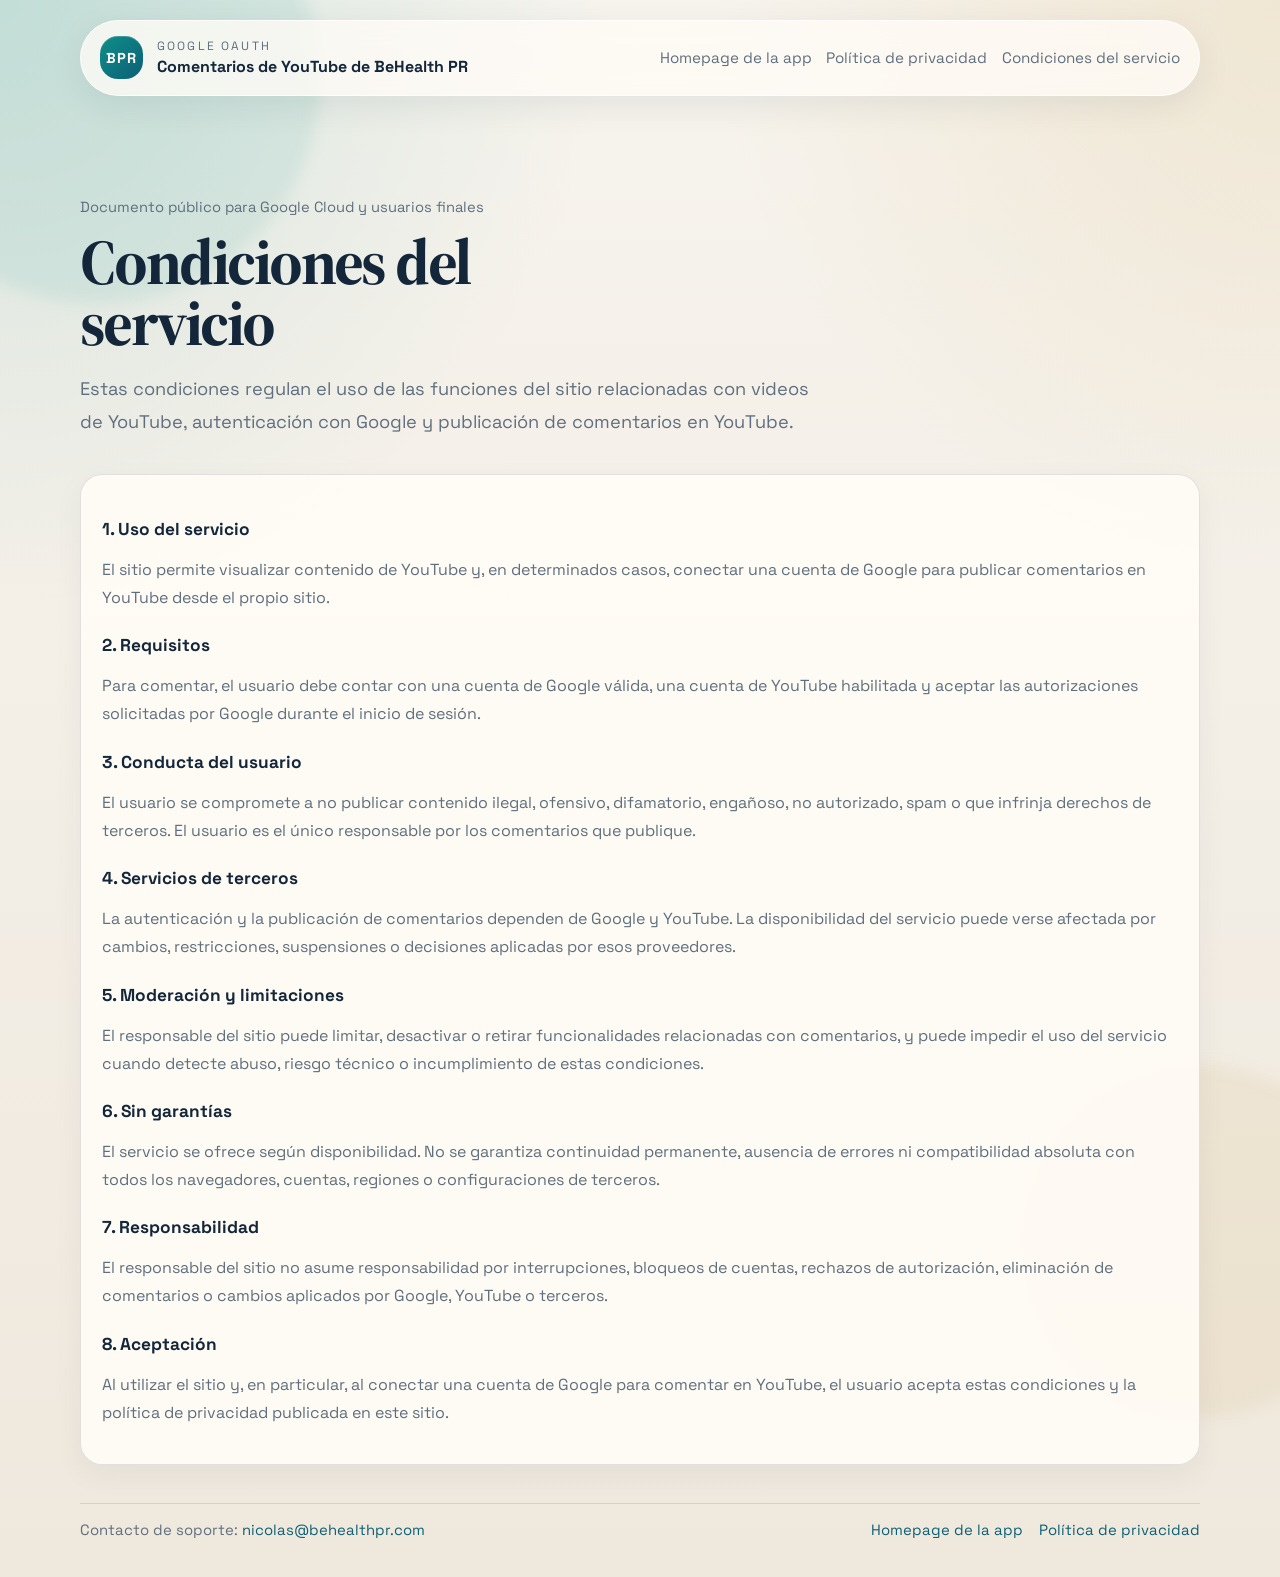
==== condiciones-del-servicio/index.html @ 69796202 "Agregar landing publica para la app Comentarios de YouTube" ====
<!DOCTYPE html>
<html lang="es">
<head>
    <meta charset="UTF-8">
    <meta name="viewport" content="width=device-width, initial-scale=1.0">
    <title>Condiciones del servicio | Comentarios de YouTube de BeHealth PR</title>
    <meta name="description" content="Condiciones del servicio de la integraci&oacute;n Comentarios de YouTube de BeHealth PR.">
    <link rel="stylesheet" href="../assets/site.css">
</head>
<body>
    <div class="site-shell">
        <header class="topbar">
            <div class="container topbar__inner">
                <a class="brand" href="../">
                    <span class="brand__mark">BPR</span>
                    <span>
                        <p class="brand__eyebrow">Google OAuth</p>
                        <p class="brand__name">Comentarios de YouTube de BeHealth PR</p>
                    </span>
                </a>
                <nav class="topnav" aria-label="Enlaces legales">
                    <a href="../">Homepage de la app</a>
                    <a href="../politica-de-privacidad/">Pol&iacute;tica de privacidad</a>
                    <a href="./">Condiciones del servicio</a>
                </nav>
            </div>
        </header>

        <main class="legal-hero">
            <div class="container">
                <div class="page-hero">
                    <p class="page-meta">Documento p&uacute;blico para Google Cloud y usuarios finales</p>
                    <h1>Condiciones del servicio</h1>
                    <p class="page-hero__lead">
                        Estas condiciones regulan el uso de las funciones del sitio relacionadas con videos de YouTube,
                        autenticaci&oacute;n con Google y publicaci&oacute;n de comentarios en YouTube.
                    </p>
                </div>

                <article class="legal-card">
                    <h3>1. Uso del servicio</h3>
                    <p>
                        El sitio permite visualizar contenido de YouTube y, en determinados casos, conectar una cuenta de Google
                        para publicar comentarios en YouTube desde el propio sitio.
                    </p>

                    <h3>2. Requisitos</h3>
                    <p>
                        Para comentar, el usuario debe contar con una cuenta de Google v&aacute;lida, una cuenta de YouTube habilitada
                        y aceptar las autorizaciones solicitadas por Google durante el inicio de sesi&oacute;n.
                    </p>

                    <h3>3. Conducta del usuario</h3>
                    <p>
                        El usuario se compromete a no publicar contenido ilegal, ofensivo, difamatorio, enga&ntilde;oso, no autorizado,
                        spam o que infrinja derechos de terceros. El usuario es el &uacute;nico responsable por los comentarios que publique.
                    </p>

                    <h3>4. Servicios de terceros</h3>
                    <p>
                        La autenticaci&oacute;n y la publicaci&oacute;n de comentarios dependen de Google y YouTube. La disponibilidad del servicio
                        puede verse afectada por cambios, restricciones, suspensiones o decisiones aplicadas por esos proveedores.
                    </p>

                    <h3>5. Moderaci&oacute;n y limitaciones</h3>
                    <p>
                        El responsable del sitio puede limitar, desactivar o retirar funcionalidades relacionadas con comentarios, y puede
                        impedir el uso del servicio cuando detecte abuso, riesgo t&eacute;cnico o incumplimiento de estas condiciones.
                    </p>

                    <h3>6. Sin garant&iacute;as</h3>
                    <p>
                        El servicio se ofrece seg&uacute;n disponibilidad. No se garantiza continuidad permanente, ausencia de errores
                        ni compatibilidad absoluta con todos los navegadores, cuentas, regiones o configuraciones de terceros.
                    </p>

                    <h3>7. Responsabilidad</h3>
                    <p>
                        El responsable del sitio no asume responsabilidad por interrupciones, bloqueos de cuentas, rechazos de autorizaci&oacute;n,
                        eliminaci&oacute;n de comentarios o cambios aplicados por Google, YouTube o terceros.
                    </p>

                    <h3>8. Aceptaci&oacute;n</h3>
                    <p>
                        Al utilizar el sitio y, en particular, al conectar una cuenta de Google para comentar en YouTube, el usuario acepta
                        estas condiciones y la pol&iacute;tica de privacidad publicada en este sitio.
                    </p>
                </article>
            </div>
        </main>

        <footer class="footer">
            <div class="container footer__inner">
                <span>Contacto de soporte: <a href="mailto:nicolas@behealthpr.com">nicolas@behealthpr.com</a></span>
                <div class="footer__links">
                    <a href="../">Homepage de la app</a>
                    <a href="../politica-de-privacidad/">Pol&iacute;tica de privacidad</a>
                </div>
            </div>
        </footer>
    </div>
</body>
</html>
---- assets/site.css ----
@import url("https://fonts.googleapis.com/css2?family=Space+Grotesk:wght@400;500;700&family=Source+Serif+4:wght@600&display=swap");

:root {
    --bg: #f4efe6;
    --paper: rgba(255, 252, 246, 0.92);
    --ink: #13263a;
    --muted: #5f6f7e;
    --line: rgba(19, 38, 58, 0.12);
    --accent: #0f8f8a;
    --accent-deep: #0c5f75;
    --accent-soft: #d9f3ef;
    --gold: #c3922e;
    --shadow: 0 24px 80px rgba(18, 38, 53, 0.12);
    --radius-lg: 32px;
    --radius-md: 22px;
    --radius-sm: 14px;
    --max: 1120px;
}

* {
    box-sizing: border-box;
}

html {
    scroll-behavior: smooth;
}

body {
    margin: 0;
    font-family: "Space Grotesk", "Segoe UI", sans-serif;
    color: var(--ink);
    background:
        radial-gradient(circle at top left, rgba(15, 143, 138, 0.15), transparent 30%),
        radial-gradient(circle at top right, rgba(195, 146, 46, 0.14), transparent 28%),
        linear-gradient(180deg, #f7f4ee 0%, #efe8dd 100%);
}

a {
    color: var(--accent-deep);
    text-decoration: none;
}

a:hover {
    text-decoration: underline;
}

img {
    max-width: 100%;
    display: block;
}

.site-shell {
    min-height: 100vh;
    position: relative;
    overflow: hidden;
}

.site-shell::before,
.site-shell::after {
    content: "";
    position: absolute;
    border-radius: 999px;
    filter: blur(8px);
    opacity: 0.55;
    pointer-events: none;
}

.site-shell::before {
    width: 28rem;
    height: 28rem;
    top: -9rem;
    left: -8rem;
    background: rgba(15, 143, 138, 0.16);
}

.site-shell::after {
    width: 22rem;
    height: 22rem;
    right: -6rem;
    bottom: 10rem;
    background: rgba(195, 146, 46, 0.16);
}

.container {
    width: min(calc(100% - 2rem), var(--max));
    margin: 0 auto;
    position: relative;
    z-index: 1;
}

.topbar {
    padding: 1.25rem 0 0;
}

.topbar__inner {
    display: flex;
    align-items: center;
    justify-content: space-between;
    gap: 1rem;
    padding: 0.95rem 1.2rem;
    background: rgba(255, 252, 246, 0.78);
    border: 1px solid rgba(255, 255, 255, 0.7);
    border-radius: 999px;
    box-shadow: 0 10px 35px rgba(18, 38, 53, 0.08);
    backdrop-filter: blur(14px);
}

.brand {
    display: inline-flex;
    align-items: center;
    gap: 0.85rem;
    color: var(--ink);
    text-decoration: none;
}

.brand:hover {
    text-decoration: none;
}

.brand__mark {
    width: 2.7rem;
    height: 2.7rem;
    display: grid;
    place-items: center;
    font-weight: 700;
    font-size: 0.9rem;
    letter-spacing: 0.08em;
    color: #fff;
    background: linear-gradient(135deg, var(--accent) 0%, var(--accent-deep) 100%);
    border-radius: 18px;
    box-shadow: inset 0 1px 0 rgba(255, 255, 255, 0.2);
}

.brand__eyebrow {
    margin: 0 0 0.1rem;
    font-size: 0.75rem;
    letter-spacing: 0.18em;
    text-transform: uppercase;
    color: var(--muted);
}

.brand__name {
    margin: 0;
    font-size: 1rem;
    font-weight: 700;
}

.topnav {
    display: flex;
    flex-wrap: wrap;
    gap: 0.9rem;
    justify-content: flex-end;
}

.topnav a {
    font-size: 0.95rem;
    color: var(--muted);
}

.hero {
    padding: 4rem 0 2rem;
}

.hero__card {
    position: relative;
    overflow: hidden;
    padding: 2.6rem;
    border-radius: var(--radius-lg);
    background:
        linear-gradient(140deg, rgba(255, 253, 248, 0.95) 0%, rgba(244, 249, 248, 0.9) 55%, rgba(229, 243, 241, 0.92) 100%);
    border: 1px solid rgba(255, 255, 255, 0.78);
    box-shadow: var(--shadow);
}

.hero__card::after {
    content: "";
    position: absolute;
    inset: auto -4rem -5rem auto;
    width: 18rem;
    height: 18rem;
    border-radius: 50%;
    background: radial-gradient(circle, rgba(15, 143, 138, 0.18), transparent 68%);
}

.eyebrow {
    display: inline-flex;
    align-items: center;
    gap: 0.5rem;
    margin: 0 0 1rem;
    padding: 0.45rem 0.8rem;
    border-radius: 999px;
    background: rgba(15, 143, 138, 0.1);
    color: var(--accent-deep);
    font-size: 0.82rem;
    font-weight: 700;
    letter-spacing: 0.08em;
    text-transform: uppercase;
}

.hero h1,
.page-hero h1 {
    margin: 0;
    max-width: 14ch;
    font-family: "Source Serif 4", Georgia, serif;
    font-size: clamp(2.6rem, 5vw, 4.9rem);
    line-height: 0.95;
    letter-spacing: -0.04em;
}

.hero__lead,
.page-hero__lead {
    max-width: 46rem;
    margin: 1.2rem 0 0;
    font-size: 1.14rem;
    line-height: 1.8;
    color: var(--muted);
}

.hero__grid,
.grid-3,
.grid-2 {
    display: grid;
    gap: 1.2rem;
}

.hero__grid {
    margin-top: 2rem;
    grid-template-columns: repeat(3, minmax(0, 1fr));
}

.grid-3 {
    grid-template-columns: repeat(3, minmax(0, 1fr));
}

.grid-2 {
    grid-template-columns: repeat(2, minmax(0, 1fr));
}

.card,
.stat,
.legal-card {
    padding: 1.3rem;
    background: var(--paper);
    border: 1px solid var(--line);
    border-radius: var(--radius-md);
    box-shadow: 0 10px 30px rgba(18, 38, 53, 0.05);
}

.stat__value {
    margin: 0;
    font-size: 0.82rem;
    font-weight: 700;
    letter-spacing: 0.12em;
    text-transform: uppercase;
    color: var(--gold);
}

.stat h2,
.card h2,
.legal-card h2 {
    margin: 0.55rem 0 0;
    font-size: 1.15rem;
}

.card p,
.stat p,
.legal-card p,
.legal-card li {
    color: var(--muted);
    line-height: 1.75;
}

.section {
    padding: 1.6rem 0 3.6rem;
}

.section__head {
    display: flex;
    justify-content: space-between;
    align-items: end;
    gap: 1rem;
    margin-bottom: 1.4rem;
}

.section__head h2 {
    margin: 0;
    font-size: clamp(1.8rem, 3vw, 2.5rem);
    line-height: 1.04;
}

.section__head p {
    max-width: 34rem;
    margin: 0;
    color: var(--muted);
    line-height: 1.75;
}

.card__icon {
    width: 2.4rem;
    height: 2.4rem;
    display: grid;
    place-items: center;
    border-radius: 14px;
    background: var(--accent-soft);
    color: var(--accent-deep);
    font-weight: 700;
}

.steps {
    counter-reset: step;
}

.step {
    position: relative;
    padding-left: 4.4rem;
}

.step::before {
    counter-increment: step;
    content: "0" counter(step);
    position: absolute;
    left: 1.1rem;
    top: 1.1rem;
    width: 2.3rem;
    height: 2.3rem;
    display: grid;
    place-items: center;
    border-radius: 999px;
    background: linear-gradient(135deg, var(--accent) 0%, var(--accent-deep) 100%);
    color: #fff;
    font-size: 0.9rem;
    font-weight: 700;
}

.callout {
    margin-top: 1.4rem;
    padding: 1.25rem 1.4rem;
    border-left: 4px solid var(--gold);
    border-radius: 0 var(--radius-sm) var(--radius-sm) 0;
    background: rgba(195, 146, 46, 0.09);
    color: var(--ink);
}

.legal-hero {
    padding: 3.3rem 0 1.4rem;
}

.page-hero {
    padding: 2.2rem 0;
}

.page-meta {
    display: inline-flex;
    align-items: center;
    gap: 0.55rem;
    margin-bottom: 1rem;
    color: var(--muted);
    font-size: 0.92rem;
}

.legal-card h3 {
    margin: 1.4rem 0 0.6rem;
    font-size: 1.08rem;
}

.legal-card ul {
    margin: 0;
    padding-left: 1.2rem;
}

.footer {
    padding: 1rem 0 2.4rem;
}

.footer__inner {
    display: flex;
    justify-content: space-between;
    align-items: center;
    gap: 1rem;
    padding: 1rem 0 0;
    border-top: 1px solid var(--line);
    color: var(--muted);
    font-size: 0.93rem;
}

.footer__links {
    display: flex;
    flex-wrap: wrap;
    gap: 1rem;
}

.pill-link {
    display: inline-flex;
    align-items: center;
    gap: 0.5rem;
    margin-top: 1.2rem;
    padding: 0.8rem 1rem;
    border-radius: 999px;
    background: rgba(15, 143, 138, 0.09);
    color: var(--accent-deep);
    font-weight: 700;
}

@media (max-width: 960px) {
    .hero__grid,
    .grid-3,
    .grid-2 {
        grid-template-columns: 1fr;
    }

    .section__head,
    .footer__inner,
    .topbar__inner {
        align-items: flex-start;
        flex-direction: column;
    }

    .topnav {
        justify-content: flex-start;
    }
}

@media (max-width: 640px) {
    .hero {
        padding-top: 2.6rem;
    }

    .hero__card,
    .card,
    .stat,
    .legal-card {
        padding: 1.2rem;
        border-radius: 22px;
    }

    .step {
        padding-left: 1.2rem;
    }

    .step::before {
        position: static;
        margin-bottom: 0.9rem;
    }
}
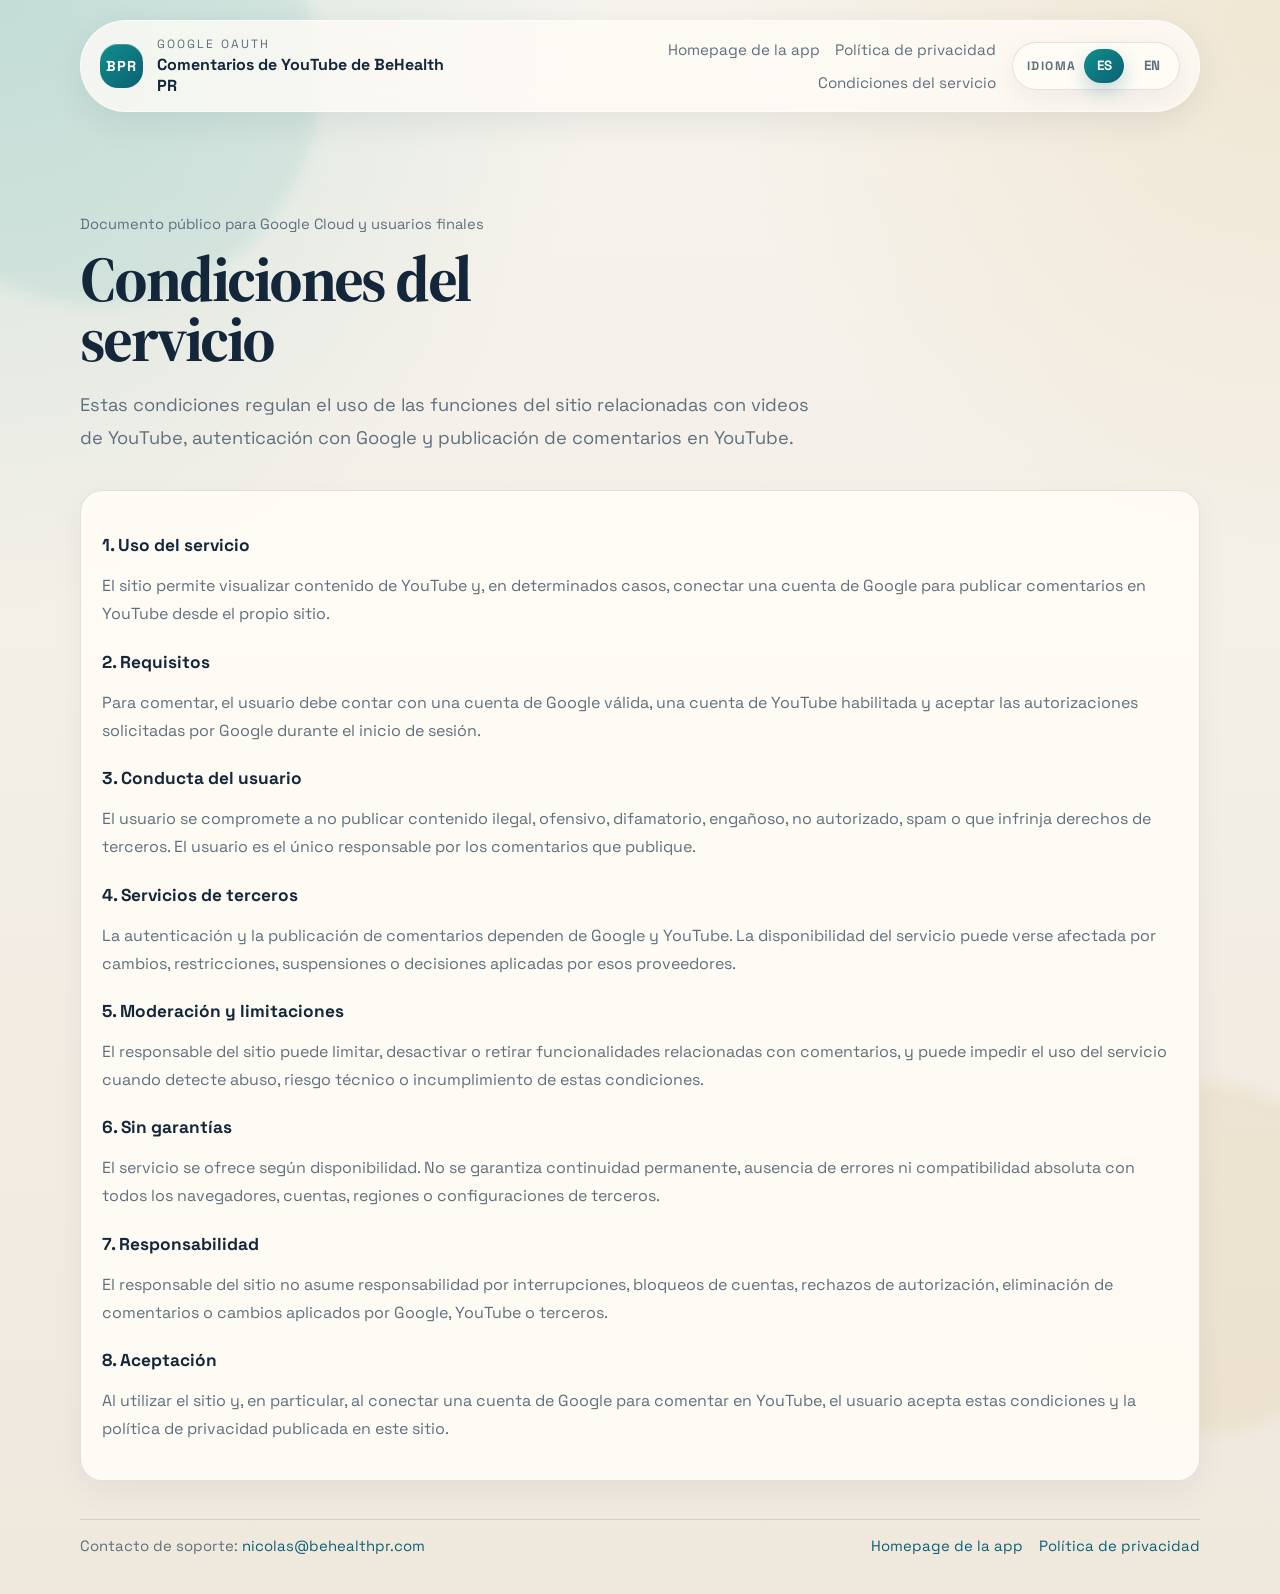
==== commit 5cb88c03: "Agrega traducción al inglés para las páginas públicas" ====
--- a/condiciones-del-servicio/index.html
+++ b/condiciones-del-servicio/index.html
@@ -3,85 +3,93 @@
 <head>
     <meta charset="UTF-8">
     <meta name="viewport" content="width=device-width, initial-scale=1.0">
-    <title>Condiciones del servicio | Comentarios de YouTube de BeHealth PR</title>
-    <meta name="description" content="Condiciones del servicio de la integraci&oacute;n Comentarios de YouTube de BeHealth PR.">
+    <title data-i18n="meta-title">Condiciones del servicio | Comentarios de YouTube de BeHealth PR</title>
+    <meta name="description" content="Condiciones del servicio de la integraci&oacute;n Comentarios de YouTube de BeHealth PR." data-i18n-content="meta-description">
     <link rel="stylesheet" href="../assets/site.css">
+    <script src="../assets/i18n.js" defer></script>
 </head>
-<body>
+<body data-page="terms">
     <div class="site-shell">
         <header class="topbar">
             <div class="container topbar__inner">
-                <a class="brand" href="../">
+                <a class="brand" href="../" data-localized-link="../">
                     <span class="brand__mark">BPR</span>
                     <span>
-                        <p class="brand__eyebrow">Google OAuth</p>
-                        <p class="brand__name">Comentarios de YouTube de BeHealth PR</p>
+                        <p class="brand__eyebrow" data-i18n="brand-eyebrow">Google OAuth</p>
+                        <p class="brand__name" data-i18n="brand-name">Comentarios de YouTube de BeHealth PR</p>
                     </span>
                 </a>
-                <nav class="topnav" aria-label="Enlaces legales">
-                    <a href="../">Homepage de la app</a>
-                    <a href="../politica-de-privacidad/">Pol&iacute;tica de privacidad</a>
-                    <a href="./">Condiciones del servicio</a>
-                </nav>
+                <div class="topbar__actions">
+                    <nav class="topnav" aria-label="Enlaces legales" data-i18n-attr="topnav-label">
+                        <a href="../" data-localized-link="../" data-i18n="nav-home">Homepage de la app</a>
+                        <a href="../politica-de-privacidad/" data-localized-link="../politica-de-privacidad/" data-i18n="nav-privacy">Pol&iacute;tica de privacidad</a>
+                        <a href="./" data-localized-link="./" data-i18n="nav-terms">Condiciones del servicio</a>
+                    </nav>
+                    <div class="lang-switch" aria-label="Selector de idioma" data-i18n-attr="switcher-label">
+                        <span class="lang-switch__label" data-i18n="lang-switch-label">Idioma</span>
+                        <button class="lang-switch__button is-active" type="button" data-lang="es" aria-pressed="true">ES</button>
+                        <button class="lang-switch__button" type="button" data-lang="en" aria-pressed="false">EN</button>
+                    </div>
+                </div>
             </div>
         </header>
 
         <main class="legal-hero">
             <div class="container">
                 <div class="page-hero">
-                    <p class="page-meta">Documento p&uacute;blico para Google Cloud y usuarios finales</p>
-                    <h1>Condiciones del servicio</h1>
-                    <p class="page-hero__lead">
+                    <p class="page-meta" data-i18n="page-meta">Documento p&uacute;blico para Google Cloud y usuarios finales</p>
+                    <h1 data-i18n="page-title">Condiciones del servicio</h1>
+                    <p class="page-hero__lead" data-i18n="page-lead">
                         Estas condiciones regulan el uso de las funciones del sitio relacionadas con videos de YouTube,
                         autenticaci&oacute;n con Google y publicaci&oacute;n de comentarios en YouTube.
                     </p>
                 </div>
 
                 <article class="legal-card">
-                    <h3>1. Uso del servicio</h3>
-                    <p>
+                    <h3 data-i18n="section-1-title">1. Uso del servicio</h3>
+                    <p data-i18n="section-1-body">
                         El sitio permite visualizar contenido de YouTube y, en determinados casos, conectar una cuenta de Google
                         para publicar comentarios en YouTube desde el propio sitio.
                     </p>
 
-                    <h3>2. Requisitos</h3>
-                    <p>
+                    <h3 data-i18n="section-2-title">2. Requisitos</h3>
+                    <p data-i18n="section-2-body">
                         Para comentar, el usuario debe contar con una cuenta de Google v&aacute;lida, una cuenta de YouTube habilitada
                         y aceptar las autorizaciones solicitadas por Google durante el inicio de sesi&oacute;n.
                     </p>
 
-                    <h3>3. Conducta del usuario</h3>
-                    <p>
+                    <h3 data-i18n="section-3-title">3. Conducta del usuario</h3>
+                    <p data-i18n="section-3-body">
                         El usuario se compromete a no publicar contenido ilegal, ofensivo, difamatorio, enga&ntilde;oso, no autorizado,
                         spam o que infrinja derechos de terceros. El usuario es el &uacute;nico responsable por los comentarios que publique.
                     </p>
 
-                    <h3>4. Servicios de terceros</h3>
-                    <p>
+                    <h3 data-i18n="section-4-title">4. Servicios de terceros</h3>
+                    <p data-i18n="section-4-body">
                         La autenticaci&oacute;n y la publicaci&oacute;n de comentarios dependen de Google y YouTube. La disponibilidad del servicio
                         puede verse afectada por cambios, restricciones, suspensiones o decisiones aplicadas por esos proveedores.
                     </p>
 
-                    <h3>5. Moderaci&oacute;n y limitaciones</h3>
-                    <p>
+                    <h3 data-i18n="section-5-title">5. Moderaci&oacute;n y limitaciones</h3>
+                    <p data-i18n="section-5-body">
                         El responsable del sitio puede limitar, desactivar o retirar funcionalidades relacionadas con comentarios, y puede
                         impedir el uso del servicio cuando detecte abuso, riesgo t&eacute;cnico o incumplimiento de estas condiciones.
                     </p>
 
-                    <h3>6. Sin garant&iacute;as</h3>
-                    <p>
+                    <h3 data-i18n="section-6-title">6. Sin garant&iacute;as</h3>
+                    <p data-i18n="section-6-body">
                         El servicio se ofrece seg&uacute;n disponibilidad. No se garantiza continuidad permanente, ausencia de errores
                         ni compatibilidad absoluta con todos los navegadores, cuentas, regiones o configuraciones de terceros.
                     </p>
 
-                    <h3>7. Responsabilidad</h3>
-                    <p>
+                    <h3 data-i18n="section-7-title">7. Responsabilidad</h3>
+                    <p data-i18n="section-7-body">
                         El responsable del sitio no asume responsabilidad por interrupciones, bloqueos de cuentas, rechazos de autorizaci&oacute;n,
                         eliminaci&oacute;n de comentarios o cambios aplicados por Google, YouTube o terceros.
                     </p>
 
-                    <h3>8. Aceptaci&oacute;n</h3>
-                    <p>
+                    <h3 data-i18n="section-8-title">8. Aceptaci&oacute;n</h3>
+                    <p data-i18n="section-8-body">
                         Al utilizar el sitio y, en particular, al conectar una cuenta de Google para comentar en YouTube, el usuario acepta
                         estas condiciones y la pol&iacute;tica de privacidad publicada en este sitio.
                     </p>
@@ -91,10 +99,10 @@
 
         <footer class="footer">
             <div class="container footer__inner">
-                <span>Contacto de soporte: <a href="mailto:nicolas@behealthpr.com">nicolas@behealthpr.com</a></span>
+                <span><span data-i18n="support-label">Contacto de soporte:</span> <a href="mailto:nicolas@behealthpr.com">nicolas@behealthpr.com</a></span>
                 <div class="footer__links">
-                    <a href="../">Homepage de la app</a>
-                    <a href="../politica-de-privacidad/">Pol&iacute;tica de privacidad</a>
+                    <a href="../" data-localized-link="../" data-i18n="footer-home">Homepage de la app</a>
+                    <a href="../politica-de-privacidad/" data-localized-link="../politica-de-privacidad/" data-i18n="footer-privacy">Pol&iacute;tica de privacidad</a>
                 </div>
             </div>
         </footer>
--- a/assets/site.css
+++ b/assets/site.css
@@ -157,6 +157,57 @@
     color: var(--muted);
 }
 
+.topbar__actions {
+    display: flex;
+    align-items: center;
+    gap: 1rem;
+    margin-left: auto;
+}
+
+.lang-switch {
+    display: inline-flex;
+    align-items: center;
+    gap: 0.45rem;
+    padding: 0.35rem;
+    border: 1px solid rgba(19, 38, 58, 0.12);
+    border-radius: 999px;
+    background: rgba(255, 252, 246, 0.94);
+    box-shadow: 0 10px 30px rgba(18, 38, 53, 0.06);
+}
+
+.lang-switch__label {
+    padding-left: 0.55rem;
+    font-size: 0.76rem;
+    font-weight: 700;
+    letter-spacing: 0.12em;
+    text-transform: uppercase;
+    color: var(--muted);
+}
+
+.lang-switch__button {
+    border: 0;
+    padding: 0.55rem 0.8rem;
+    border-radius: 999px;
+    background: transparent;
+    color: var(--muted);
+    font: inherit;
+    font-size: 0.84rem;
+    font-weight: 700;
+    cursor: pointer;
+    transition: background-color 0.2s ease, color 0.2s ease, transform 0.2s ease;
+}
+
+.lang-switch__button:hover {
+    background: rgba(15, 143, 138, 0.1);
+    color: var(--accent-deep);
+}
+
+.lang-switch__button.is-active {
+    background: linear-gradient(135deg, var(--accent) 0%, var(--accent-deep) 100%);
+    color: #fff;
+    box-shadow: 0 8px 20px rgba(12, 95, 117, 0.24);
+}
+
 .hero {
     padding: 4rem 0 2rem;
 }
@@ -415,6 +466,13 @@
         flex-direction: column;
     }
 
+    .topbar__actions {
+        width: 100%;
+        margin-left: 0;
+        flex-direction: column;
+        align-items: flex-start;
+    }
+
     .topnav {
         justify-content: flex-start;
     }
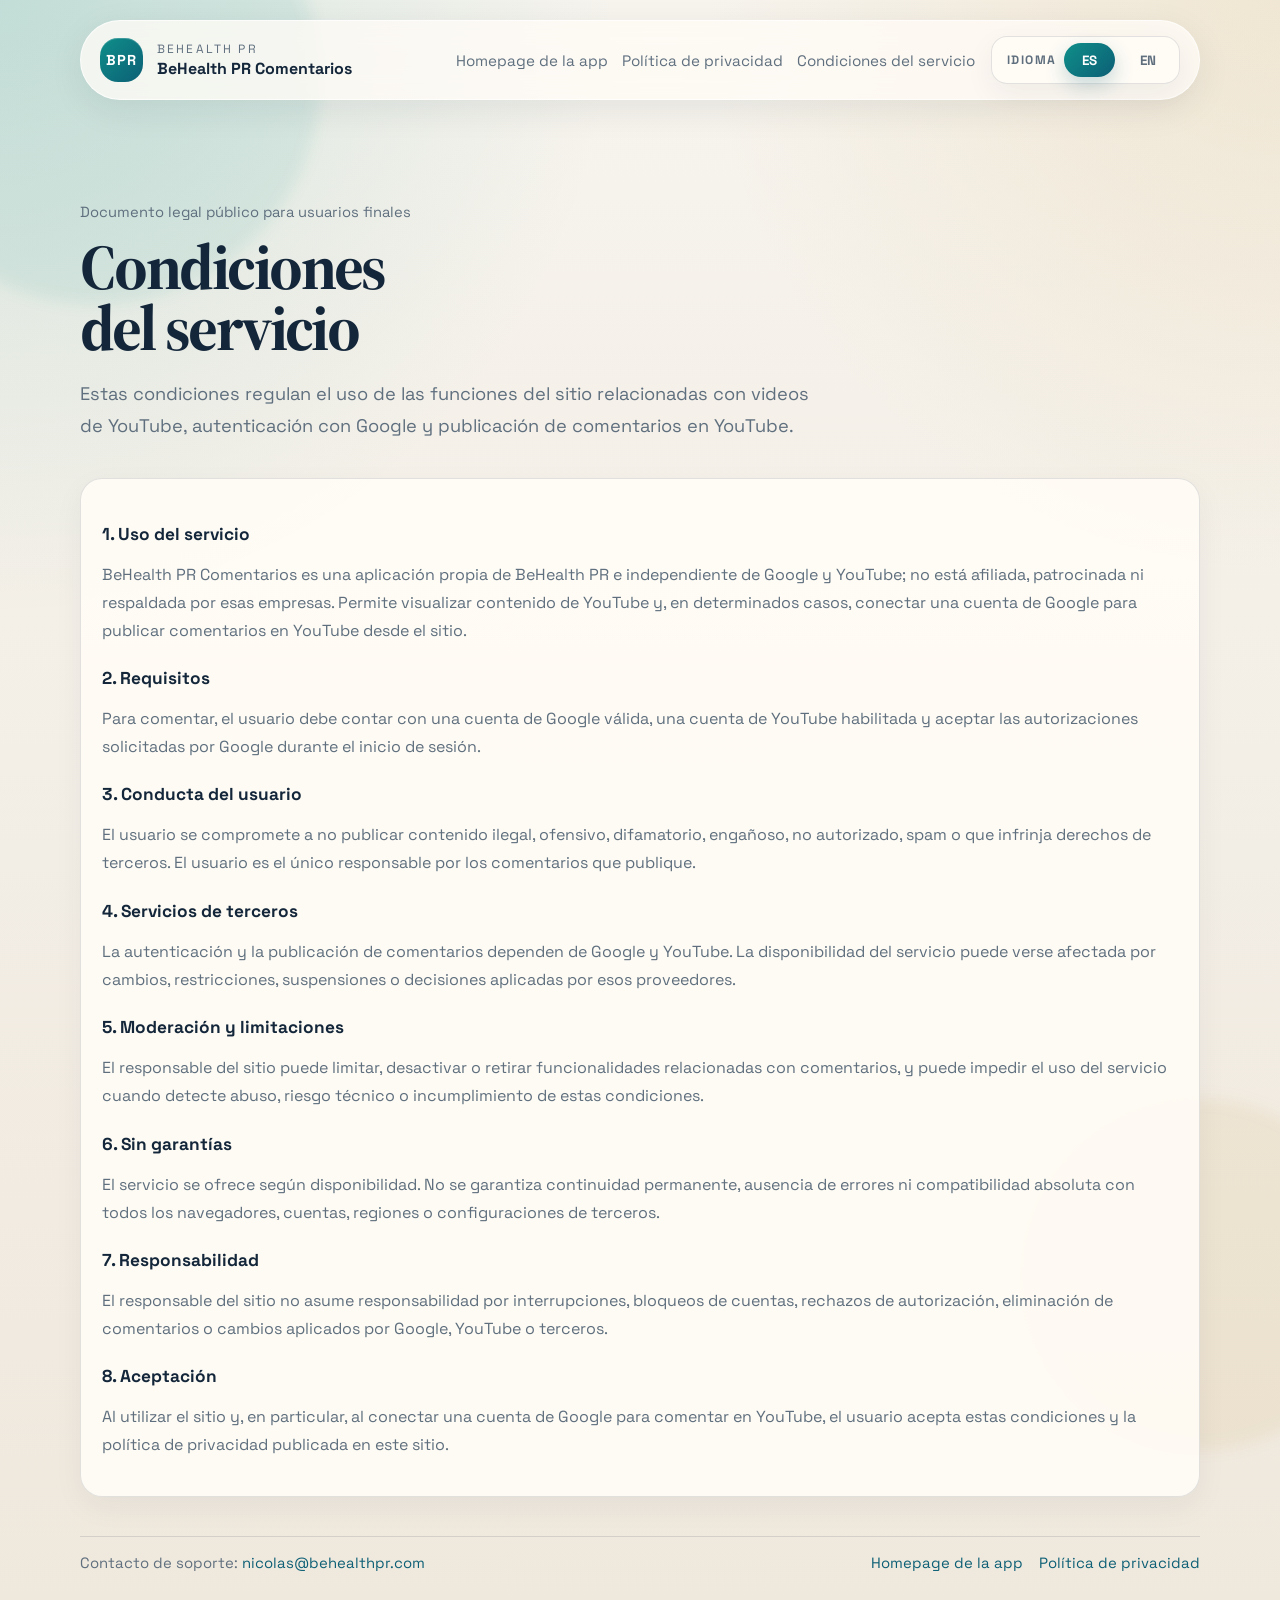
==== commit 828fbac8: "Corrige la identidad de marca para la verificación OAuth" ====
--- a/condiciones-del-servicio/index.html
+++ b/condiciones-del-servicio/index.html
@@ -3,8 +3,8 @@
 <head>
     <meta charset="UTF-8">
     <meta name="viewport" content="width=device-width, initial-scale=1.0">
-    <title data-i18n="meta-title">Condiciones del servicio | Comentarios de YouTube de BeHealth PR</title>
-    <meta name="description" content="Condiciones del servicio de la integraci&oacute;n Comentarios de YouTube de BeHealth PR." data-i18n-content="meta-description">
+    <title data-i18n="meta-title">Condiciones del servicio | BeHealth PR Comentarios</title>
+    <meta name="description" content="Condiciones del servicio de la aplicaci&oacute;n BeHealth PR Comentarios." data-i18n-content="meta-description">
     <link rel="stylesheet" href="../assets/site.css">
     <script src="../assets/i18n.js" defer></script>
 </head>
@@ -15,8 +15,8 @@
                 <a class="brand" href="../" data-localized-link="../">
                     <span class="brand__mark">BPR</span>
                     <span>
-                        <p class="brand__eyebrow" data-i18n="brand-eyebrow">Google OAuth</p>
-                        <p class="brand__name" data-i18n="brand-name">Comentarios de YouTube de BeHealth PR</p>
+                        <p class="brand__eyebrow" data-i18n="brand-eyebrow">BeHealth PR</p>
+                        <p class="brand__name" data-i18n="brand-name">BeHealth PR Comentarios</p>
                     </span>
                 </a>
                 <div class="topbar__actions">
@@ -37,7 +37,7 @@
         <main class="legal-hero">
             <div class="container">
                 <div class="page-hero">
-                    <p class="page-meta" data-i18n="page-meta">Documento p&uacute;blico para Google Cloud y usuarios finales</p>
+                    <p class="page-meta" data-i18n="page-meta">Documento legal p&uacute;blico para usuarios finales</p>
                     <h1 data-i18n="page-title">Condiciones del servicio</h1>
                     <p class="page-hero__lead" data-i18n="page-lead">
                         Estas condiciones regulan el uso de las funciones del sitio relacionadas con videos de YouTube,
@@ -48,8 +48,9 @@
                 <article class="legal-card">
                     <h3 data-i18n="section-1-title">1. Uso del servicio</h3>
                     <p data-i18n="section-1-body">
-                        El sitio permite visualizar contenido de YouTube y, en determinados casos, conectar una cuenta de Google
-                        para publicar comentarios en YouTube desde el propio sitio.
+                        BeHealth PR Comentarios es una aplicaci&oacute;n propia de BeHealth PR e independiente de Google y YouTube; no est&aacute; afiliada,
+                        patrocinada ni respaldada por esas empresas. Permite visualizar contenido de YouTube y, en determinados casos, conectar una cuenta de Google
+                        para publicar comentarios en YouTube desde el sitio.
                     </p>
 
                     <h3 data-i18n="section-2-title">2. Requisitos</h3>
--- a/assets/site.css
+++ b/assets/site.css
@@ -27,8 +27,10 @@
 
 body {
     margin: 0;
+    min-width: 320px;
     font-family: "Space Grotesk", "Segoe UI", sans-serif;
     color: var(--ink);
+    overflow-x: hidden;
     background:
         radial-gradient(circle at top left, rgba(15, 143, 138, 0.15), transparent 30%),
         radial-gradient(circle at top right, rgba(195, 146, 46, 0.14), transparent 28%),
@@ -108,6 +110,7 @@
 .brand {
     display: inline-flex;
     align-items: center;
+    min-width: 0;
     gap: 0.85rem;
     color: var(--ink);
     text-decoration: none;
@@ -143,6 +146,8 @@
     margin: 0;
     font-size: 1rem;
     font-weight: 700;
+    line-height: 1.25;
+    overflow-wrap: anywhere;
 }
 
 .topnav {
@@ -153,6 +158,8 @@
 }
 
 .topnav a {
+    display: inline-flex;
+    align-items: center;
     font-size: 0.95rem;
     color: var(--muted);
 }
@@ -160,6 +167,8 @@
 .topbar__actions {
     display: flex;
     align-items: center;
+    flex-wrap: wrap;
+    min-width: 0;
     gap: 1rem;
     margin-left: auto;
 }
@@ -167,10 +176,11 @@
 .lang-switch {
     display: inline-flex;
     align-items: center;
+    flex-wrap: wrap;
     gap: 0.45rem;
     padding: 0.35rem;
     border: 1px solid rgba(19, 38, 58, 0.12);
-    border-radius: 999px;
+    border-radius: 16px;
     background: rgba(255, 252, 246, 0.94);
     box-shadow: 0 10px 30px rgba(18, 38, 53, 0.06);
 }
@@ -182,10 +192,12 @@
     letter-spacing: 0.12em;
     text-transform: uppercase;
     color: var(--muted);
+    white-space: nowrap;
 }
 
 .lang-switch__button {
     border: 0;
+    min-width: 3.2rem;
     padding: 0.55rem 0.8rem;
     border-radius: 999px;
     background: transparent;
@@ -256,6 +268,8 @@
     font-size: clamp(2.6rem, 5vw, 4.9rem);
     line-height: 0.95;
     letter-spacing: -0.04em;
+    text-wrap: balance;
+    overflow-wrap: anywhere;
 }
 
 .hero__lead,
@@ -276,15 +290,15 @@
 
 .hero__grid {
     margin-top: 2rem;
-    grid-template-columns: repeat(3, minmax(0, 1fr));
+    grid-template-columns: repeat(auto-fit, minmax(min(100%, 220px), 1fr));
 }
 
 .grid-3 {
-    grid-template-columns: repeat(3, minmax(0, 1fr));
+    grid-template-columns: repeat(auto-fit, minmax(min(100%, 230px), 1fr));
 }
 
 .grid-2 {
-    grid-template-columns: repeat(2, minmax(0, 1fr));
+    grid-template-columns: repeat(auto-fit, minmax(min(100%, 280px), 1fr));
 }
 
 .card,
@@ -331,6 +345,10 @@
     align-items: end;
     gap: 1rem;
     margin-bottom: 1.4rem;
+}
+
+.section__head > * {
+    min-width: 0;
 }
 
 .section__head h2 {
@@ -403,6 +421,7 @@
 .page-meta {
     display: inline-flex;
     align-items: center;
+    flex-wrap: wrap;
     gap: 0.55rem;
     margin-bottom: 1rem;
     color: var(--muted);
@@ -432,6 +451,11 @@
     border-top: 1px solid var(--line);
     color: var(--muted);
     font-size: 0.93rem;
+}
+
+.footer__inner > span {
+    max-width: 34rem;
+    overflow-wrap: anywhere;
 }
 
 .footer__links {
@@ -452,13 +476,7 @@
     font-weight: 700;
 }
 
-@media (max-width: 960px) {
-    .hero__grid,
-    .grid-3,
-    .grid-2 {
-        grid-template-columns: 1fr;
-    }
-
+@media (max-width: 1080px) {
     .section__head,
     .footer__inner,
     .topbar__inner {
@@ -478,9 +496,105 @@
     }
 }
 
+@media (max-width: 900px) {
+    .section__head {
+        align-items: flex-start;
+    }
+
+    .hero__grid,
+    .grid-3,
+    .grid-2 {
+        gap: 1rem;
+    }
+}
+
+@media (max-width: 720px) {
+    .container {
+        width: min(calc(100% - 1.2rem), var(--max));
+    }
+
+    .topbar {
+        padding-top: 0.85rem;
+    }
+
+    .topbar__inner {
+        padding: 1rem;
+        border-radius: 30px;
+    }
+
+    .topnav {
+        width: 100%;
+        gap: 0.65rem;
+    }
+
+    .topnav a {
+        width: 100%;
+        justify-content: center;
+        padding: 0.75rem 0.9rem;
+        border: 1px solid var(--line);
+        border-radius: 16px;
+        background: rgba(255, 252, 246, 0.7);
+    }
+
+    .lang-switch {
+        width: 100%;
+        justify-content: space-between;
+    }
+
+    .lang-switch__label {
+        width: 100%;
+        padding: 0 0 0.2rem;
+    }
+
+    .lang-switch__button {
+        flex: 1 1 0;
+        text-align: center;
+    }
+
+    .hero {
+        padding: 2.4rem 0 1.5rem;
+    }
+
+    .section {
+        padding: 1.2rem 0 2.6rem;
+    }
+
+    .legal-hero {
+        padding: 2.4rem 0 1rem;
+    }
+
+    .page-hero {
+        padding: 1rem 0 1.4rem;
+    }
+
+    .hero__lead,
+    .page-hero__lead,
+    .section__head p,
+    .card p,
+    .stat p,
+    .legal-card p,
+    .legal-card li,
+    .callout {
+        font-size: 1rem;
+        line-height: 1.7;
+    }
+}
+
 @media (max-width: 640px) {
     .hero {
-        padding-top: 2.6rem;
+        padding-top: 2.1rem;
+    }
+
+    .hero h1,
+    .page-hero h1 {
+        max-width: none;
+        font-size: clamp(2rem, 10vw, 3.1rem);
+        line-height: 1;
+    }
+
+    .eyebrow {
+        font-size: 0.74rem;
+        letter-spacing: 0.06em;
     }
 
     .hero__card,
@@ -491,6 +605,12 @@
         border-radius: 22px;
     }
 
+    .hero__card::after {
+        width: 12rem;
+        height: 12rem;
+        inset: auto -3rem -3.5rem auto;
+    }
+
     .step {
         padding-left: 1.2rem;
     }
@@ -500,3 +620,30 @@
         margin-bottom: 0.9rem;
     }
 }
+
+@media (max-width: 420px) {
+    .brand {
+        align-items: flex-start;
+    }
+
+    .brand__mark {
+        width: 2.45rem;
+        height: 2.45rem;
+    }
+
+    .brand__eyebrow {
+        font-size: 0.7rem;
+        letter-spacing: 0.15em;
+    }
+
+    .brand__name {
+        font-size: 0.95rem;
+    }
+
+    .footer__links {
+        width: 100%;
+        flex-direction: column;
+        align-items: flex-start;
+        gap: 0.7rem;
+    }
+}
